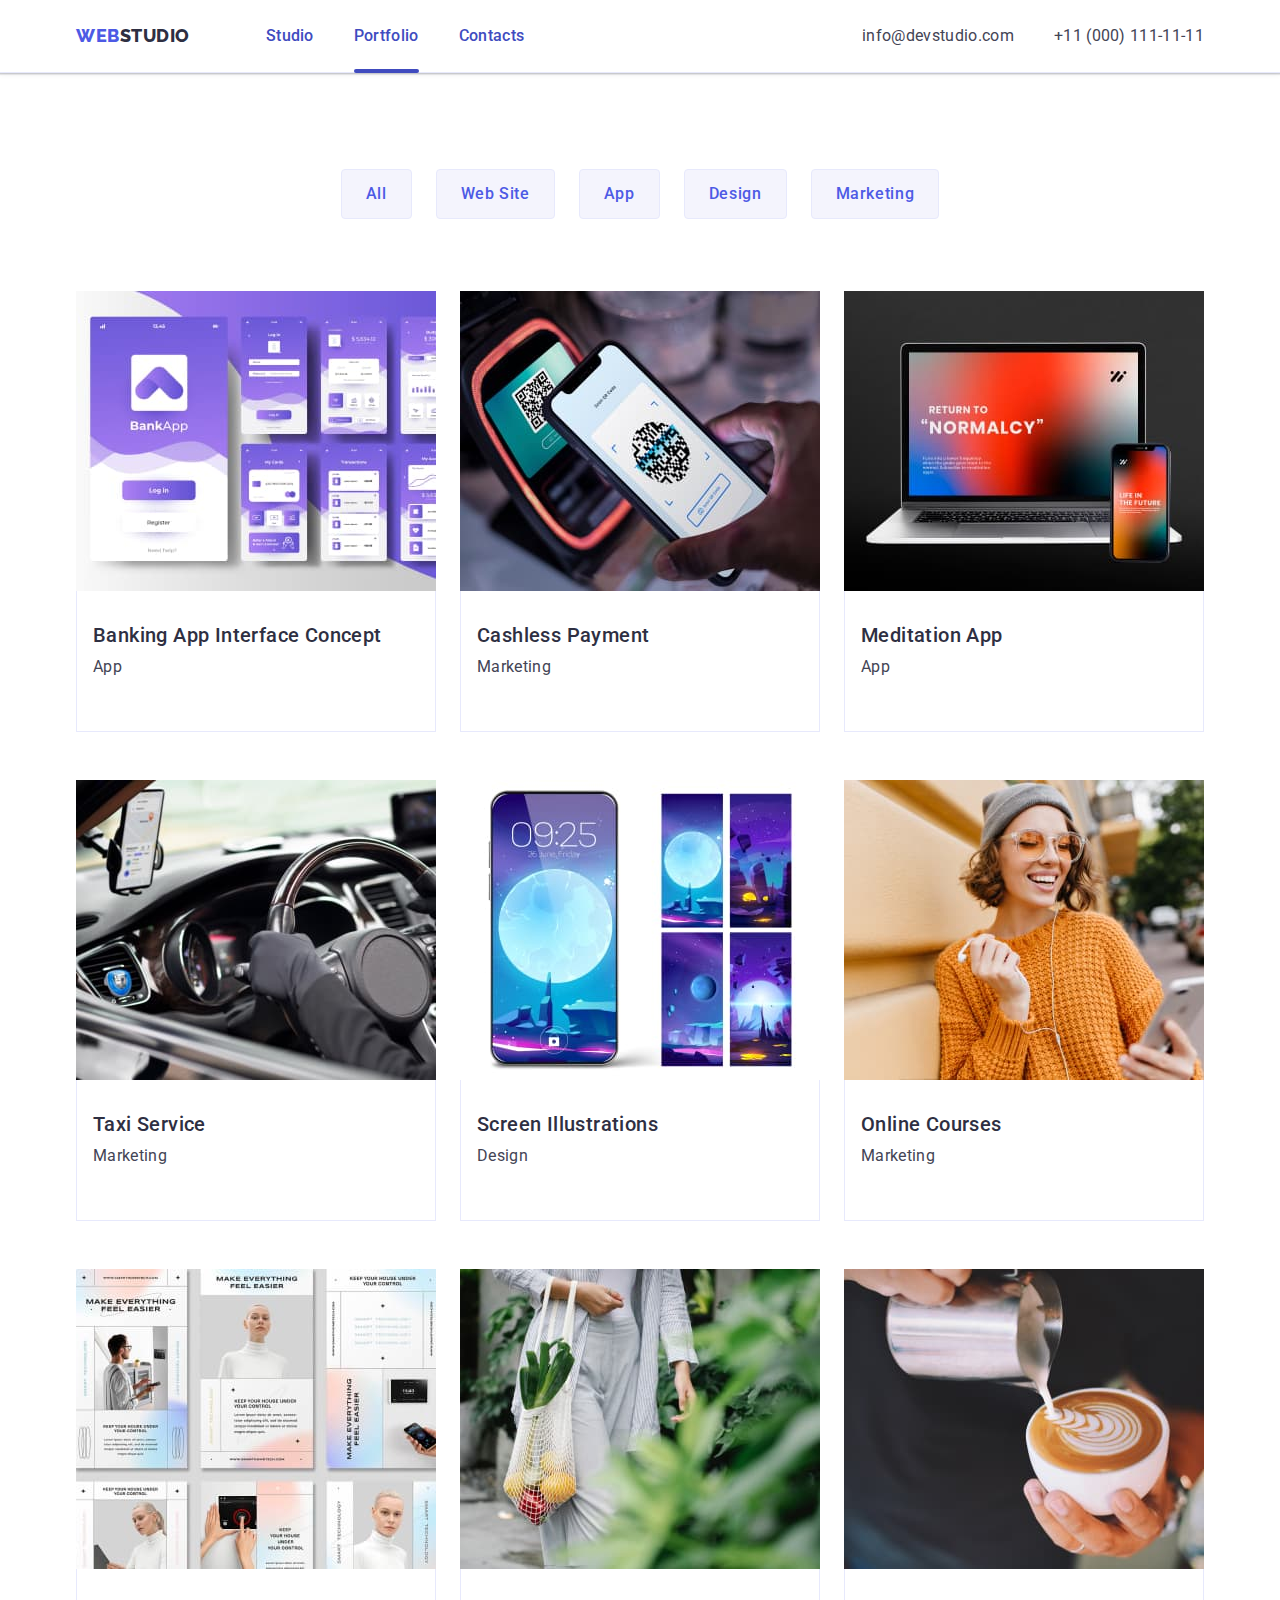
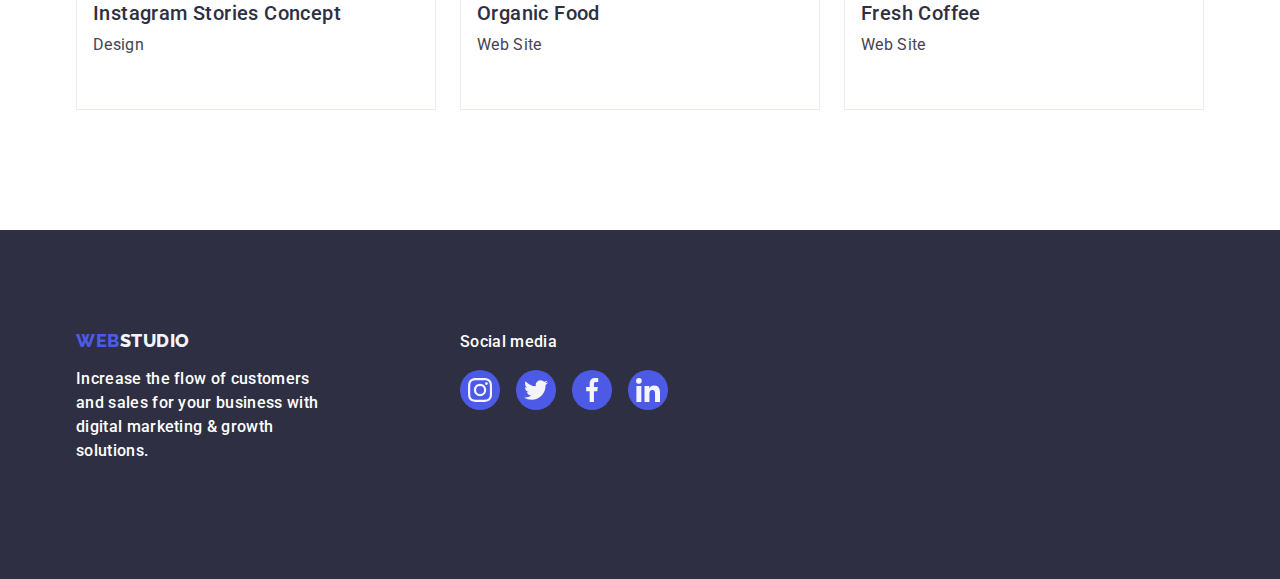
==== portfolio.html @ 2c073869 "Initial commit" ====
<!DOCTYPE html>
<html lang="en">
  <head>
    <meta charset="UTF-8" />
    <meta http-equiv="X-UA-Compatible" content="IE=edge" />
    <meta name="viewport" content="width=device-width, initial-scale=1.0" />
    <title>Document</title>
    <link rel="preconnect" href="https://fonts.googleapis.com" />
    <link rel="preconnect" href="https://fonts.gstatic.com" crossorigin />
    <link
      href="https://fonts.googleapis.com/css2?family=Raleway:wght@800&family=Roboto:wght@400;500;700;900&display=swap"
      rel="stylesheet"
    />
    <link
      rel="stylesheet"
      href="https://cdn.jsdelivr.net/npm/modern-normalize@2.0.0/modern-normalize.min.css"
    />
    <link rel="stylesheet" href="./css/styles.css" />
  </head>

  <body>
    <!-- HEADER -->
    <header class="page-header">
      <div class="container page-header-container">
        <nav class="navigation">
          <a class="logo link" href="./index.html"
            >Web<span class="accent-logo">Studio</span></a
          >
          <ul class="menu list">
            <li class="menu-item">
              <a class="menu-link link" href="./index.html">Studio</a>
            </li>
            <li class="menu-item">
              <a class="menu-link current link" href="./portfolio.html"
                >Portfolio</a
              >
            </li>
            <li class="menu-item">
              <a class="menu-link link" href="">Contacts</a>
            </li>
          </ul>
        </nav>
        <address class="address">
          <ul class="menu-contacts list">
            <li class="menu-item-contact">
              <a class="menu-link-contact link" href="mailto:info@devstudio.com"
                >info@devstudio.com</a
              >
            </li>
            <li class="menu-item-contact">
              <a class="menu-link-contact link" href="tel:+110001111111"
                >+11 (000) 111-11-11</a
              >
            </li>
          </ul>
        </address>
      </div>
    </header>
    <!-- MAIN -->
    <main>
      <section class="section-filters section">
        <div class="container">
          <h1 class="visually-hidden">Main Filter</h1>
          <ul class="button-list list">
            <li class="item-filter">
              <button class="button-filter" type="button">All</button>
            </li>
            <li class="item-filter">
              <button class="button-filter" type="button">Web Site</button>
            </li>
            <li class="item-filter">
              <button class="button-filter" type="button">App</button>
            </li>
            <li class="item-filter">
              <button class="button-filter" type="button">Design</button>
            </li>
            <li class="item-filter">
              <button class="button-filter" type="button">Marketing</button>
            </li>
          </ul>
          <ul class="list gallary-list">
            <li class="gallery-project-item">
              <a class="gallery-project-link link" href="">
                <div class="gallary-project-wrapper">
                  <img
                    class="list-img"
                    src="./images/portfolio_img/banking_app_interface_concept.jpg"
                    alt="banking_app_interface_concept"
                    width="360"
                  />
                  <p class="overlay">
                    14 Stylish and User-Friendly App Design Concepts · Task
                    Manager App · Calorie Tracker App · Exotic Fruit Ecommerce
                    App · Cloud Storage App
                  </p>
                </div>
                <div class="gallary-card-content-wrraper">
                  <h2 class="progecrt-name list-title">
                    Banking App Interface Concept
                  </h2>
                  <p class="description-text">App</p>
                </div>
              </a>
            </li>
            <li class="gallery-project-item">
              <a class="gallery-project-link link" href="">
                <div class="gallary-project-wrapper">
                  <img
                    class="list-img"
                    src="./images/portfolio_img/cashless_payment.jpg"
                    alt="cashless_payment"
                    width="360"
                  />
                  <p class="overlay">
                    14 Stylish and User-Friendly App Design Concepts · Task
                    Manager App · Calorie Tracker App · Exotic Fruit Ecommerce
                    App · Cloud Storage App
                  </p>
                </div>

                <div class="gallary-card-content-wrraper">
                  <h2 class="progecrt-name list-title">Cashless Payment</h2>
                  <p class="description-text">Marketing</p>
                </div>
              </a>
            </li>
            <li class="gallery-project-item">
              <a class="gallery-project-link link" href="">
                <div class="gallary-project-wrapper">
                  <img
                    class="list-img"
                    src="./images/portfolio_img/meditation_app.jpg"
                    alt="meditation_app"
                    width="360"
                  />
                  <p class="overlay">
                    14 Stylish and User-Friendly App Design Concepts · Task
                    Manager App · Calorie Tracker App · Exotic Fruit Ecommerce
                    App · Cloud Storage App
                  </p>
                </div>

                <div class="gallary-card-content-wrraper">
                  <h2 class="progecrt-name list-title">Meditation App</h2>
                  <p class="description-text">App</p>
                </div>
              </a>
            </li>

            <li class="gallery-project-item">
              <a class="gallery-project-link link" href="">
                <div class="gallary-project-wrapper">
                  <img
                    class="list-img"
                    src="./images/portfolio_img/taxi_service.jpg"
                    alt="taxi_service"
                    width="360"
                  />
                  <p class="overlay">
                    14 Stylish and User-Friendly App Design Concepts · Task
                    Manager App · Calorie Tracker App · Exotic Fruit Ecommerce
                    App · Cloud Storage App
                  </p>
                </div>

                <div class="gallary-card-content-wrraper">
                  <h2 class="progecrt-name list-title">Taxi Service</h2>
                  <p class="description-text">Marketing</p>
                </div>
              </a>
            </li>
            <li class="gallery-project-item">
              <a class="gallery-project-link link" href=""
                ><div class="gallary-project-wrapper">
                  <img
                    class="list-img"
                    src="./images/portfolio_img/screen_illustrations.jpg"
                    alt="screen_illustrations"
                    width="360"
                  />
                  <p class="overlay">
                    14 Stylish and User-Friendly App Design Concepts · Task
                    Manager App · Calorie Tracker App · Exotic Fruit Ecommerce
                    App · Cloud Storage App
                  </p>
                </div>

                <div class="gallary-card-content-wrraper">
                  <h2 class="progecrt-name list-title">Screen Illustrations</h2>
                  <p class="description-text">Design</p>
                </div>
              </a>
            </li>
            <li class="gallery-project-item">
              <a class="gallery-project-link link" href=""
                ><div class="gallary-project-wrapper">
                  <img
                    class="list-img"
                    src="./images/portfolio_img/online_courses.jpg"
                    alt="online_courses"
                    width="360"
                  />
                  <p class="overlay">
                    14 Stylish and User-Friendly App Design Concepts · Task
                    Manager App · Calorie Tracker App · Exotic Fruit Ecommerce
                    App · Cloud Storage App
                  </p>
                </div>

                <div class="gallary-card-content-wrraper">
                  <h2 class="progecrt-name list-title">Online Courses</h2>
                  <p class="description-text">Marketing</p>
                </div>
              </a>
            </li>
            <li class="gallery-project-item">
              <a class="gallery-project-link link" href="">
                <div class="gallary-project-wrapper">
                  <img
                    class="list-img"
                    src="./images/portfolio_img/instagram_stories_concept.jpg"
                    alt="instagram_stories_concept"
                    width="360"
                  />
                  <p class="overlay">
                    14 Stylish and User-Friendly App Design Concepts · Task
                    Manager App · Calorie Tracker App · Exotic Fruit Ecommerce
                    App · Cloud Storage App
                  </p>
                </div>

                <div class="gallary-card-content-wrraper">
                  <h2 class="progecrt-name list-title">
                    Instagram Stories Concept
                  </h2>
                  <p class="description-text">Design</p>
                </div>
              </a>
            </li>
            <li class="gallery-project-item">
              <a class="gallery-project-link link" href="">
                <div class="gallary-project-wrapper">
                  <img
                    class="list-img"
                    src="./images/portfolio_img/organic_food.jpg"
                    alt="organic_food"
                    width="360"
                  />
                  <p class="overlay">
                    14 Stylish and User-Friendly App Design Concepts · Task
                    Manager App · Calorie Tracker App · Exotic Fruit Ecommerce
                    App · Cloud Storage App
                  </p>
                </div>

                <div class="gallary-card-content-wrraper">
                  <h2 class="progecrt-name list-title">Organic Food</h2>
                  <p class="description-text">Web Site</p>
                </div>
              </a>
            </li>
            <li class="gallery-project-item">
              <a class="gallery-project-link link" href="">
                <div class="gallary-project-wrapper">
                  <img
                    class="list-img"
                    src="./images/portfolio_img/fresh_coffee.jpg"
                    alt="fresh_coffee"
                    width="360"
                  />
                  <p class="overlay">
                    14 Stylish and User-Friendly App Design Concepts · Task
                    Manager App · Calorie Tracker App · Exotic Fruit Ecommerce
                    App · Cloud Storage App
                  </p>
                </div>

                <div class="gallary-card-content-wrraper">
                  <h2 class="progecrt-name list-title">Fresh Coffee</h2>
                  <p class="description-text">Web Site</p>
                </div>
              </a>
            </li>
          </ul>
        </div>
      </section>
    </main>
    <!-- FOOTER -->
    <footer class="footer">
      <div class="container footer-div">
        <div class="footer-logo-div">
          <a class="logo link footer-link" href="./index.html"
            >Web<span class="accent-logo footer-logo">Studio</span></a
          >
          <p class="footer-text">
            Increase the flow of customers and sales for your business with
            digital marketing & growth solutions.
          </p>
        </div>
        <div class="social-media-div">
          <p class="footer-text">Social media</p>
          <ul class="footer-social-list list">
            <li class="social-item">
              <a href="" class="social-link social-link-footer">
                <svg class="social-icon" width="24" height="24">
                  <use href="./images/icons.svg#icon-instagram"></use>
                </svg>
              </a>
            </li>
            <li class="social-item">
              <a href="" class="social-link social-link-footer">
                <svg class="social-icon" width="24" height="24">
                  <use href="./images/icons.svg#icon-twitter"></use>
                </svg>
              </a>
            </li>
            <li class="social-item">
              <a href="" class="social-link social-link-footer">
                <svg class="social-icon" width="24" height="24">
                  <use href="./images/icons.svg#icon-facebook"></use>
                </svg>
              </a>
            </li>
            <li class="social-item">
              <a href="" class="social-link social-link-footer">
                <svg class="social-icon" width="24" height="24">
                  <use href="./images/icons.svg#icon-linkedin"></use>
                </svg>
              </a>
            </li>
          </ul>
        </div>
      </div>
    </footer>
  </body>
</html>
---- css/styles.css ----
:root {
  --page-background-color: #ffffff;
  --primery-font: "Roboto", sans-serif;
  --secondary-font: "Raleway", sans-serif;
  --accent-color: #404bbf;
  --primery-text-color: #434455;
  --secondary-text-color: #2e2f42;
  --primary-font-size: 16px;
  --primary-line-height: 1.5;
  --primary-letter-spacing: 0.02em;
  --cornflower: #e7e9fc;
  --grey: rgba(46, 47, 66, 0.7);
  --white-color--: #f4f4fd;
  --color-link--: #4d5ae5;
  --secondary-link-color: #8e8f99;
}

h1,
h2,
h3,
h4,
p {
  margin-top: 0;
  margin-bottom: 0;
}

ul {
  margin-top: 0;
  margin-bottom: 0;
  padding-left: 0;
}

img {
  display: block;
}

.main-btn {
  cursor: pointer;
}

.list {
  list-style: none;
}

.link {
  text-decoration: none;
  cursor: pointer;
}

body {
  font-family: var(--primery-font);
  color: var(--primery-text-color);
  background-color: var(--page-background-color);
  font-size: var(--primary-font-size);
  line-height: var(--primary-line-height);
  letter-spacing: var(--primary-letter-spacing);
}

.container {
  width: 1158px;
  margin-left: auto;
  margin-right: auto;
  padding-right: 15px;
  padding-left: 15px;
}

/* ==================COMPONENTS================= */
.section {
  padding-top: 120px;
  padding-bottom: 120px;
}

.logo {
  font-family: var(--secondary-font);
  font-weight: 800;
  font-size: 18px;
  line-height: 1.17;
  color: var(--color-link--);
  letter-spacing: 0.03em;
  text-transform: uppercase;
  margin-right: 76px;
}

/* .before-link {
  display: block;
  content: "";
  width: 48px;
  height: 4px;
  flex-shrink: 0;
  border-radius: 2px;
  background-color: var(--accent-color);
  position: absolute;
  bottom: -20px;
  
} */

.accent-logo {
  font-family: var(--secondary-font);
  font-style: normal;
  font-weight: 800;
  font-size: 18px;
  line-height: 1.17;
  color: var(--secondary-text-color);
  letter-spacing: 0.03em;
  text-transform: uppercase;
}

.footer-logo {
  color: var(--white-color--);
}

.list-title {
  font-style: normal;
  font-weight: 500;
  font-size: 20px;
  line-height: 1.2;
  letter-spacing: var(--primary-letter-spacing);
  color: var(--secondary-text-color);
  margin-bottom: 8px;
}

.description-text {
  color: var(--primery-text-color);
  margin-bottom: 20px;
}

.footer-text {
  font-weight: 500;
  color: var(--page-background-color);
  display: flex;
  width: 264px;
  flex-direction: column;
  flex-shrink: 0;
  margin-bottom: 16px;
}

.list-img {
  max-width: 100%;
}

.visually-hidden {
  position: absolute;
  width: 1px;
  height: 1px;
  margin: -1px;
  border: 0;
  padding: 0;
  white-space: nowrap;
  clip-path: inset(100%);
  clip: rect(0 0 0 0);
  overflow: hidden;
}

.social-item {
  width: 40px;
  height: 40px;
}

.social-list {
  display: flex;
  justify-content: center;
  align-items: center;
  gap: 24px;
}

.social-link {
  fill: var(--white-color--);
  width: 100%;
  height: 100%;
  background-color: var(--color-link--);
  border-color: var(--color-link--);
  border-radius: 50%;
  display: flex;
  align-items: center;
  justify-content: center;
  transition: background-color 250ms cubic-bezier(0.4, 0, 0.2, 1);
}

.social-link:hover,
.social-link:focus {
  background-color: var(--accent-color);
}

.social-link-footer:hover,
.social-link-footer:focus {
  background-color: #31d0aa;
}

.footer-social-list {
  display: flex;
  gap: 16px;
}

.footer-div {
  align-items: baseline;
}

.footer-logo-div {
  margin-right: 120px;
}

/* ==================/COMPONENTS================ */
/* HEADER */
.menu-link {
  display: block;
  font-weight: 500;

  color: var(--accent-color);
  padding-top: 24px;
  padding-bottom: 24px;
  position: relative;
  transition: color 250ms cubic-bezier(0.4, 0, 0.2, 1);
}

.menu-link:hover,
.menu-link:focus {
  color: var(--accent-color);
}

.menu-link.current::after {
  content: "";
  position: absolute;
  left: 0;
  bottom: -1px;
  width: 100%;
  height: 4px;
  background-color: var(--accent-color);
  border-radius: 2px;
}

.address {
  font-style: normal;
}

.menu-link-contact {
  font-style: normal;
  font-weight: 400;
  color: #434455;
  transition: color 250ms cubic-bezier(0.4, 0, 0.2, 1);
}

.menu-link-contact:hover,
.menu-link-contact:focus {
  color: var(--accent-color);
}

.title-secondary {
  color: var(--secondary-text-color);
  font-style: normal;
  font-weight: 700;
  font-size: 36px;
  line-height: 1.11;
  text-align: center;
  text-transform: capitalize;
  letter-spacing: var(--primary-letter-spacing);
}

/* ==============HEADER================ */
.page-header {
  border-bottom: 1px solid var(--cornflower);
  box-shadow: 0px 2px 1px rgba(46, 47, 66, 0.08),
    0px 1px 1px rgba(46, 47, 66, 0.16), 0px 1px 6px rgba(46, 47, 66, 0.08);
}

.page-header-container {
  display: flex;
  align-items: center;
  justify-content: space-between;
}

.navigation {
  display: flex;
  align-items: center;
}

.menu {
  display: flex;
  align-items: center;
}

.address {
  display: flex;
  align-items: center;
}

.menu-contacts {
  display: flex;
  align-items: center;
  gap: 40px;
}
.menu-item {
}

.menu-item:not(:last-child) {
  margin-right: 40px;
}

/* .mail-contact {
  margin-left: auto;
  margin-right: 40px;
} */

/* ==============HERO================== */
.hero {
  max-width: 1440px;
  margin: 0 auto;
  background-color: var(--secondary-text-color);
  padding-top: 188px;
  padding-bottom: 188px;
  background-image: linear-gradient(var(--grey), var(--grey)),
    url(../images/background_img/backround_hero.jpg);
  background-repeat: no-repeat;
  background-position: center;
  background-size: cover;
}

.hero-title {
  font-style: normal;
  font-weight: 700;
  font-size: 56px;
  line-height: 1.07;
  text-align: center;
  letter-spacing: var(--primary-letter-spacing);
  color: #ffffff;
  display: flex;
  max-width: 496px;
  flex-direction: column;
  flex-shrink: 0;
  margin-left: auto;
  margin-right: auto;
}

.main-btn {
  font-family: "Roboto", sans-serif;
  font-style: normal;
  font-weight: 500;
  font-size: 16px;
  line-height: 1.5;
  letter-spacing: 0.04em;
  background: var(--color-link--);
  color: #ffffff;
  margin-left: auto;
  margin-right: auto;
  margin-top: 48px;
  display: block;
  padding-left: 32px;
  padding-right: 32px;
  padding-top: 16px;
  padding-bottom: 16px;
  min-width: 169px;
  height: 56px;
  align-items: flex-start;
  gap: 10px;
  border: none;
  border-radius: 4px;
  box-shadow: 0px 4px 4px 0px rgba(0, 0, 0, 0.15);
  transition: background-color 250ms cubic-bezier(0.4, 0, 0.2, 1);
}

.main-btn:hover,
.main-btn:focus {
  background: var(--accent-color);
}

/* ===============SOLUTIONS============== */
.section-solutions {
  display: flex;
}

.solutions-container {
  display: block;
  justify-content: center;
}

.div-icons {
  display: flex;
  align-items: center;
  justify-content: center;
  height: 112px;
  background-color: var(--white-color--);
  border-radius: 4px;
  margin-bottom: 8px;
}

.soulitions-list {
  display: flex;
}
.soulitions-list-item {
  flex-basis: calc((100% - 3 * 24px) / 4);
}

.soulitions-list-item:not(:last-child) {
  margin-right: 24px;
}

/* ==============WHAT WE DOING============= */
.section-our-works {
  padding-top: 0;
}

.title-works {
  margin-bottom: 72px;
}

.list-works {
  display: flex;
  gap: 24px;
}

/* ==============EMPLOYEES================ */
.team {
  color: var(--secondary-text-color);
  background-color: var(--white-color--);
  text-align: center;
  text-transform: capitalize;
}

.team-item {
  background-color: #ffffff;
  border-radius: 0px 0px 4px 4px;
  box-shadow: 0px 1px 6px rgba(46, 47, 66, 0.08),
    0px 1px 1px rgba(46, 47, 66, 0.16), 0px 2px 1px rgba(46, 47, 66, 0.08);
}

.title-employees {
  margin-bottom: 72px;
}

.list-emploees {
  display: flex;
  gap: 24px;
}

.employees-card-content-wrapper {
  padding: 32px 16px;
  border-radius: 0px 0px 4px 4px;
  box-shadow: 0px 2px 1px 0px rgba(46, 47, 66, 0.08),
    0px 1px 1px 0px rgba(46, 47, 66, 0.16),
    0px 1px 6px 0px rgba(46, 47, 66, 0.08);
}

/* ===============CUSTOMERS============= */
.customers-title {
  margin-bottom: 72px;
}

.list-customers {
  display: flex;
  gap: 24px;
  justify-content: center;
  justify-content: center;
}

.item-customers {
  width: calc((100% - 120px) / 6);
  height: 88px;
}

.customers-link {
  width: 100%;
  height: 100%;
  border: 1px solid var(--secondary-link-color);
  border-radius: 4px;
  display: flex;
  align-items: center;
  justify-content: center;
  color: var(--secondary-link-color);
  transition: border-color 250ms cubic-bezier(0.4, 0, 0.2, 1),
    color 250ms cubic-bezier(0.4, 0, 0.2, 1);
}

.customers-link:hover,
.customers-link:focus {
  border-color: var(--accent-color);
  color: var(--accent-color);
}

.customers-icon {
  fill: currentColor;
}

/*================ FOOTER=============== */
.footer {
  background-color: var(--secondary-text-color);
  padding-top: 100px;
  padding-bottom: 100px;
}

/* ++++++++++++P--0--R--T--F--L--I--O++++++++++++++++++++++ */

/* ========================HEADER==================== */

/* ========================MAIN==================== */

.section-filters {
  padding-top: 96px;
}

.button-list {
  display: flex;
  justify-content: center;
  align-items: center;
  gap: 24px;
  margin-bottom: 72px;
  margin-right: auto;
  margin-left: auto;
}
.item-filter {
}

.button-filter {
  font-family: "Roboto", sans-serif;
  font-style: normal;
  font-weight: 500;
  font-size: var(--primary-font-size);
  line-height: var(--primary-line-height);
  letter-spacing: 0.04em;
  color: var(--color-link--);
  background-color: var(--white-color--);
  cursor: pointer;
  border-radius: 4px;
  border: 1px solid var(--cornflower, #e7e9fc);
  padding: 12px 24px;
  min-width: auto;
  transition: color 250ms cubic-bezier(0.4, 0, 0.2, 1),
    background-color 250ms cubic-bezier(0.4, 0, 0.2, 1),
    border-color 250ms cubic-bezier(0.4, 0, 0.2, 1),
    box-shadow 250ms cubic-bezier(0.4, 0, 0.2, 1);
}

.gallary-list {
  display: flex;
  flex-wrap: wrap;
  gap: 24px;
  row-gap: 48px;
}

.gallery-project-link {
  display: block;
  transition: box-shadow 250ms cubic-bezier(0.4, 0, 0.2, 1);
}

.gallery-project-link:hover,
.gallery-project-link:focus {
  box-shadow: 0px 1px 6px rgba(46, 47, 66, 0.08),
    0px 1px 1px rgba(46, 47, 66, 0.16), 0px 2px 1px rgba(46, 47, 66, 0.08);
}
.gallary-project-wrapper {
  position: relative;
  overflow: hidden;
}

.overlay {
  position: absolute;
  top: 0;
  left: 0;
  line-height: 1.5;
  letter-spacing: 0.02em;
  color: #f4f4fd;
  background: var(--iris, #4d5ae5);
  padding: 40px 32px;
  width: 100%;
  height: 100%;
  transform: translateY(100%);
  transition: transform 250ms cubic-bezier(0.4, 0, 0.2, 1);
}

.gallery-project-link:hover .overlay,
.gallery-project-link:focus .overlay {
  transform: translateY(0);
}
.gallary-card-content-wrraper {
  padding: 32px 16px;
  border: 1px solid var(--cornflower, #e7e9fc);
  border-top: none;
}

.button-filter:hover,
.button-filter:focus {
  color: #ffffff;
  background: var(--accent-color);
  border: 1px solid transparent;
  box-shadow: 0px 3px 1px rgba(0, 0, 0, 0.1), 0px 2px 1px rgba(0, 0, 0, 0.08),
    0px 2px 2px rgba(0, 0, 0, 0.12);
}

.progecrt-name {
  font-style: normal;
  font-weight: 500;
  font-size: 20px;
  line-height: 1.2;

  color: #2e2f42;
}

/* ==================FOOTER================= */
.footer-link {
  display: inline-block;
  margin-bottom: 16px;
}

.footer-div {
  display: flex;
}

/* ===================MODAL WINDOW=================== */
.backdrop {
  position: fixed;
  top: 0;
  left: 0;
  width: 100%;
  height: 100%;
  z-index: 100;
  background-color: rgba(46, 47, 66, 0.4);

  opacity: 1;
  visibility: visible;
  pointer-events: initial;

  transition: opacity 250ms cubic-bezier(0.4, 0, 0.2, 1),
    visibility 250ms cubic-bezier(0.4, 0, 0.2, 1);
}
.backdrop.is-hidden {
  opacity: 0;
  visibility: hidden;
  pointer-events: none;
}
.modal {
  width: 408px;
  min-height: 584px;
  border-radius: 4px;
  background: var(--dairy, #fcfcfc);
  box-shadow: 0px 2px 1px 0px rgba(0, 0, 0, 0.2),
    0px 1px 3px 0px rgba(0, 0, 0, 0.12), 0px 1px 1px 0px rgba(0, 0, 0, 0.14);
  position: absolute;
  left: 50%;
  top: 50%;
  transform: translateX(-50%) translateY(-50%);
  transition: transform 250ms cubic-bezier(0.4, 0, 0.2, 1);
}
.modal-close-button {
  position: absolute;
  top: 24px;
  right: 24px;
  display: flex;
  padding: 0;
  justify-content: center;
  align-items: center;
  width: 24px;
  height: 24px;
  border-radius: 50%;
  border: 1px solid rgba(0, 0, 0, 0.1);
  background: var(--cornflower, #e7e9fc);
  cursor: pointer;
  transition: background-color 250ms cubic-bezier(0.4, 0, 0.2, 1),
    border 250ms cubic-bezier(0.4, 0, 0.2, 1);
}

.modal-close-button:hover,
.modal-close-button:focus {
  background-color: var(--accent-color);
  border: none;
  fill: var(--page-background-color);
}
.modal-close-icon {
  transition: fill 250ms cubic-bezier(0.4, 0, 0.2, 1);
}
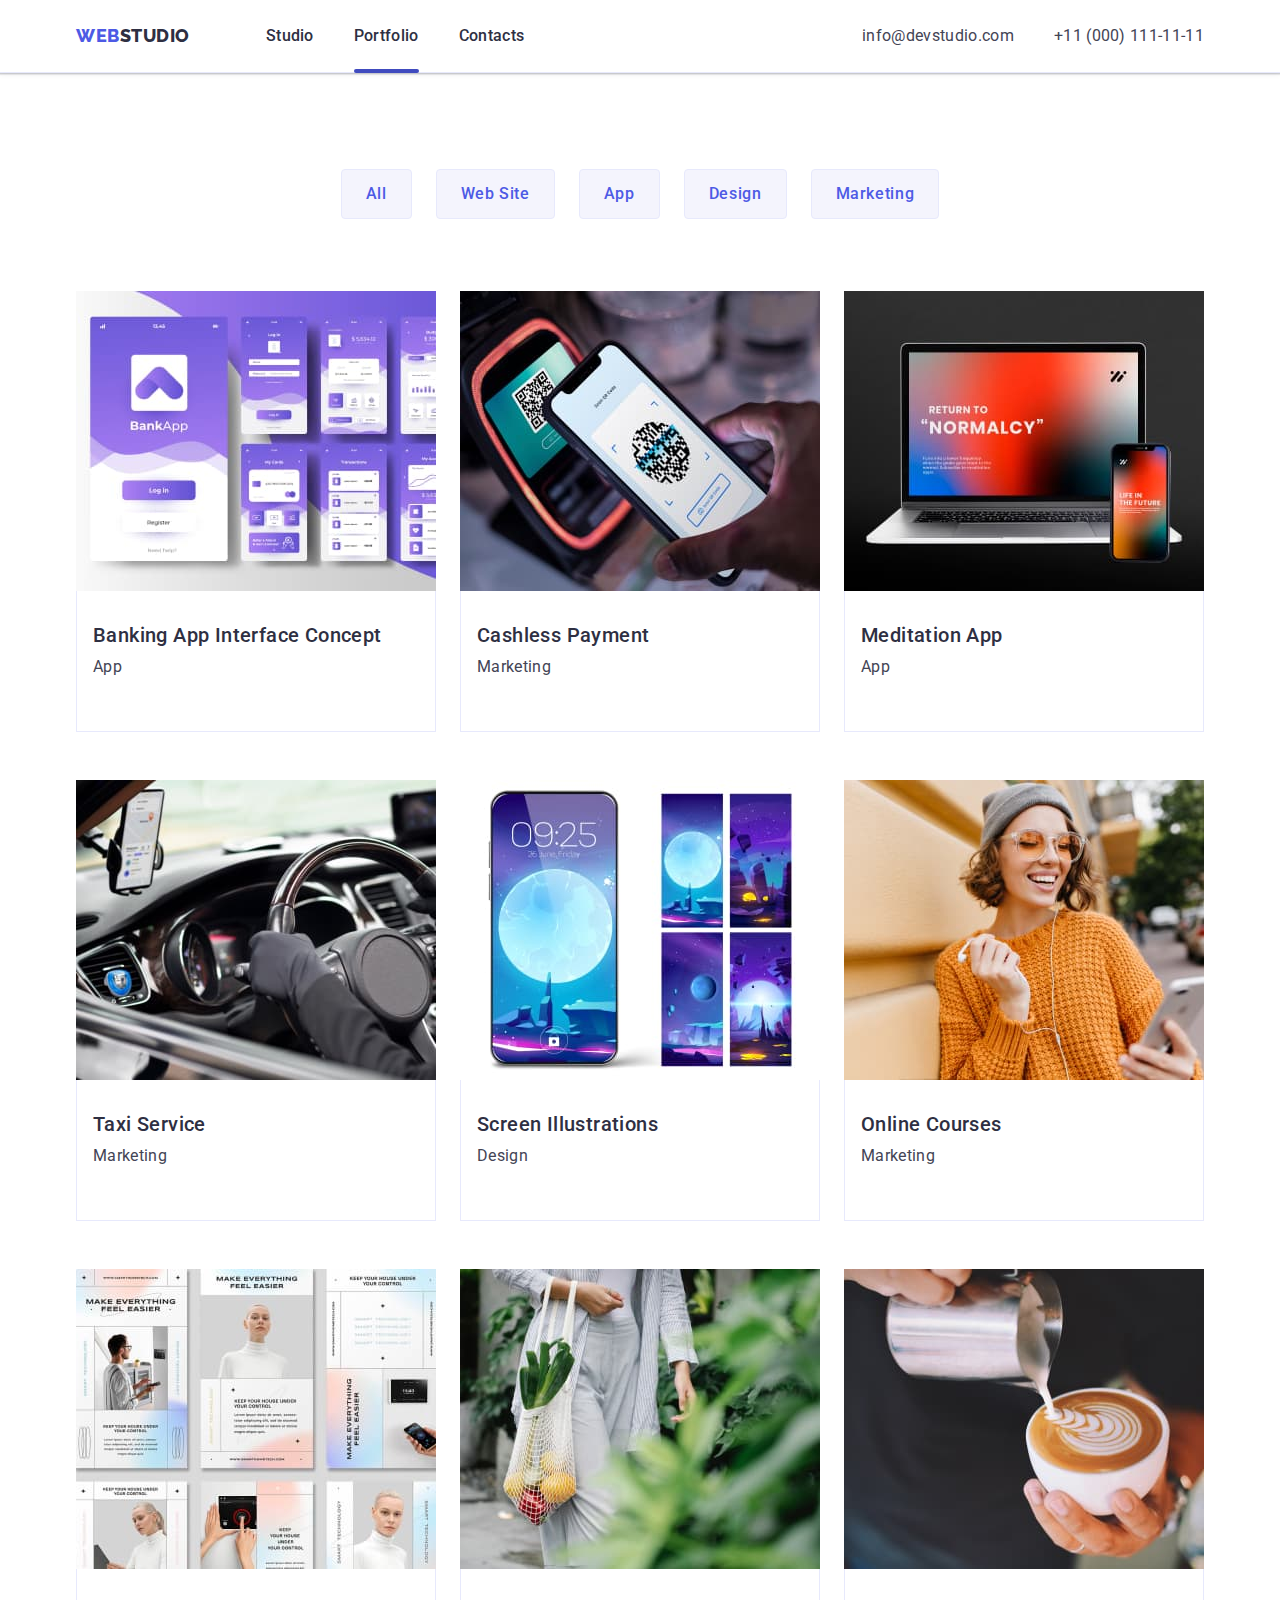
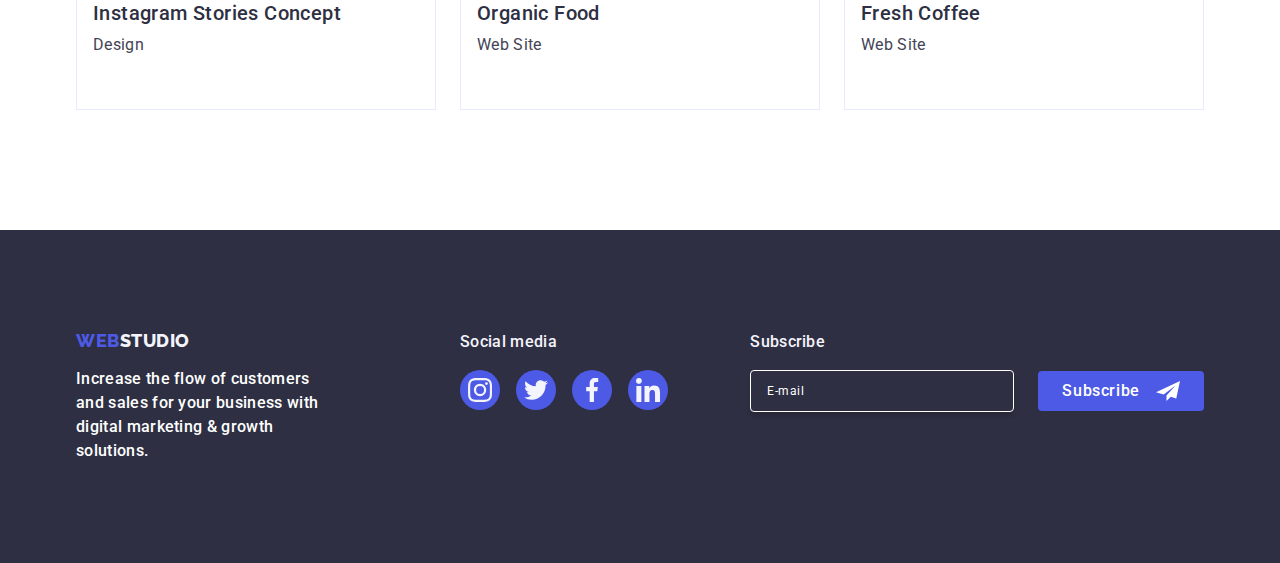
==== commit 1a6c3f3a: "footer+modal button" ====
--- a/portfolio.html
+++ b/portfolio.html
@@ -288,7 +288,7 @@
     <!-- FOOTER -->
     <footer class="footer">
       <div class="container footer-div">
-        <div class="footer-logo-div">
+        <div class="footer-left">
           <a class="logo link footer-link" href="./index.html"
             >Web<span class="accent-logo footer-logo">Studio</span></a
           >
@@ -298,7 +298,7 @@
           </p>
         </div>
         <div class="social-media-div">
-          <p class="footer-text">Social media</p>
+          <p class="footer-caption">Social media</p>
           <ul class="footer-social-list list">
             <li class="social-item">
               <a href="" class="social-link social-link-footer">
@@ -330,6 +330,24 @@
             </li>
           </ul>
         </div>
+        <div class="footer-right">
+          <p class="footer-caption">Subscribe</p>
+          <form class="footer-form">
+            <label class="footer-form-label">
+              <input
+                class="footer-form-input"
+                type="email"
+                placeholder="E-mail"
+              />
+            </label>
+            <button class="footer-form-button" type="submit">
+              Subscribe
+              <svg class="footer-form-icon" width="24" height="24">
+                <use href="./images/icons.svg#icon-send"></use>
+              </svg>
+            </button>
+          </form>
+        </div>
       </div>
     </footer>
   </body>
--- a/css/styles.css
+++ b/css/styles.css
@@ -105,10 +105,6 @@
   text-transform: uppercase;
 }
 
-.footer-logo {
-  color: var(--white-color--);
-}
-
 .list-title {
   font-style: normal;
   font-weight: 500;
@@ -122,16 +118,6 @@
 .description-text {
   color: var(--primery-text-color);
   margin-bottom: 20px;
-}
-
-.footer-text {
-  font-weight: 500;
-  color: var(--page-background-color);
-  display: flex;
-  width: 264px;
-  flex-direction: column;
-  flex-shrink: 0;
-  margin-bottom: 16px;
 }
 
 .list-img {
@@ -186,26 +172,13 @@
   background-color: #31d0aa;
 }
 
-.footer-social-list {
-  display: flex;
-  gap: 16px;
-}
-
-.footer-div {
-  align-items: baseline;
-}
-
-.footer-logo-div {
-  margin-right: 120px;
-}
-
 /* ==================/COMPONENTS================ */
 /* HEADER */
 .menu-link {
   display: block;
   font-weight: 500;
 
-  color: var(--accent-color);
+  color: var(--secondary-text-color);
   padding-top: 24px;
   padding-bottom: 24px;
   position: relative;
@@ -480,11 +453,6 @@
 }
 
 /*================ FOOTER=============== */
-.footer {
-  background-color: var(--secondary-text-color);
-  padding-top: 100px;
-  padding-bottom: 100px;
-}
 
 /* ++++++++++++P--0--R--T--F--L--I--O++++++++++++++++++++++ */
 
@@ -594,13 +562,92 @@
 }
 
 /* ==================FOOTER================= */
+.footer {
+  background-color: var(--secondary-text-color);
+  padding-top: 100px;
+  padding-bottom: 100px;
+}
+.footer-div {
+  display: flex;
+}
+.footer-left {
+  margin-right: 120px;
+  width: 264px;
+}
 .footer-link {
   display: inline-block;
   margin-bottom: 16px;
 }
+.footer-logo {
+  color: var(--white-color--);
+}
+.footer-text {
+  font-weight: 500;
+  color: var(--page-background-color);
+}
+.footer-caption {
+  margin-bottom: 16px;
+  font-weight: 500;
+  line-height: 1.5;
+  letter-spacing: 0.02em;
+  color: var(--white-color--);
+}
+.footer-social-list {
+  display: flex;
+  gap: 16px;
+}
 
 .footer-div {
-  display: flex;
+  align-items: baseline;
+}
+
+.footer-right {
+  margin-left: auto;
+}
+
+.footer-form {
+  display: flex;
+  align-items: center;
+  gap: 24px;
+}
+.footer-form-label {
+  width: 264px;
+}
+.footer-form-input {
+  width: 100%;
+  border-radius: 4px;
+  outline: transparent;
+  border: 1px solid var(--page-background-color);
+  box-shadow: 0px 4px 4px 0px rgba(0, 0, 0, 0.15);
+  padding: 8px 16px;
+  background-color: transparent;
+  color: var(--page-background-color);
+  font-size: 12px;
+  line-height: 2;
+  letter-spacing: 0.04em;
+}
+.footer-form-input::placeholder {
+  color: currentColor;
+}
+.footer-form-button {
+  display: inline-flex;
+  align-items: center;
+  gap: 16px;
+  padding: 8px 24px;
+  background-color: var(--color-link--);
+  border: none;
+  border-radius: 4px;
+
+  font-weight: 500;
+  line-height: 1.5;
+  letter-spacing: 0.04em;
+  color: var(--page-background-color);
+
+  transition: background-color 250ms cubic-bezier(0.4, 0, 0.2, 1);
+}
+.footer-form-button:hover,
+.footer-form-button:focus {
+  background-color: var(--accent-color);
 }
 
 /* ===================MODAL WINDOW=================== */
@@ -665,3 +712,60 @@
 .modal-close-icon {
   transition: fill 250ms cubic-bezier(0.4, 0, 0.2, 1);
 }
+/* Modal form styles */
+.modal-caption {
+  color: var(--secondary-text-color);
+  font-weight: 500;
+  line-height: var(--primary-line-height);
+  letter-spacing: 0.32px;
+}
+.modal-form {
+  display: block;
+}
+.modal-form-label {
+  color: var(--secondary-link-color);
+  font-size: 12px;
+  line-height: 1.17;
+  letter-spacing: 0.48px;
+}
+.modal-form-field {
+}
+.modal-form-input {
+  border-radius: 4px;
+  border: 1px solid var(--secondary-text-color);
+}
+.modal-form-input:hover,
+.modal-form-input:focus {
+  border-radius: 4px;
+  border: 1px solid var(--color-link--);
+}
+.modal-form-icon {
+  color: var(--secondary-text-color);
+}
+.modal-form-icon:hover,
+.modal-form-icon:focus {
+  color: var(--color-link--);
+}
+
+.modal-form-comment {
+  resize: none;
+  display: block;
+  max-width: 360px;
+  height: 120px;
+}
+.modal-form-agreement {
+  border-radius: 4px;
+  border: 1px solid var(--secondary-text-color);
+}
+.agreement-checkbox {
+}
+.modal-form-checkbox {
+}
+.modal-form-checkbox-icon {
+}
+.modal-form-agreement-desc {
+}
+.modal-form-agreement-link {
+}
+.modal-form-btn {
+}
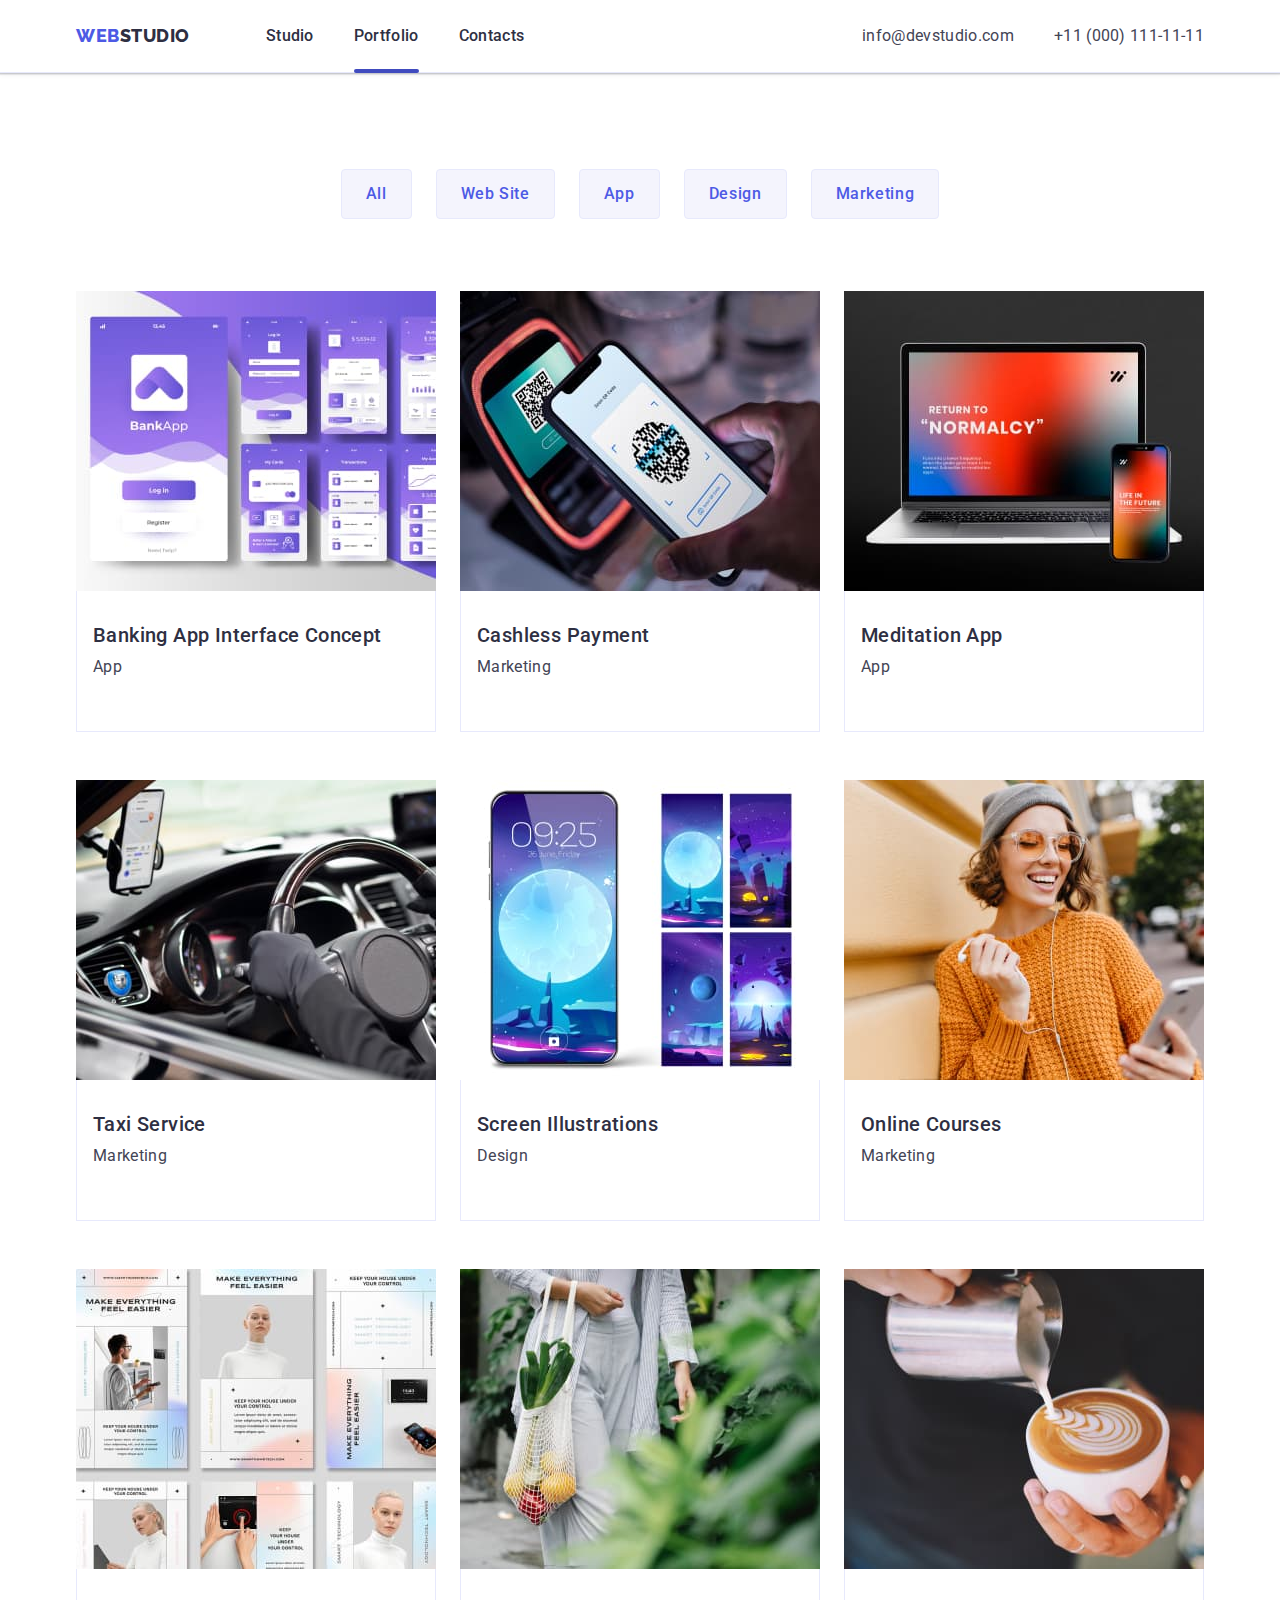
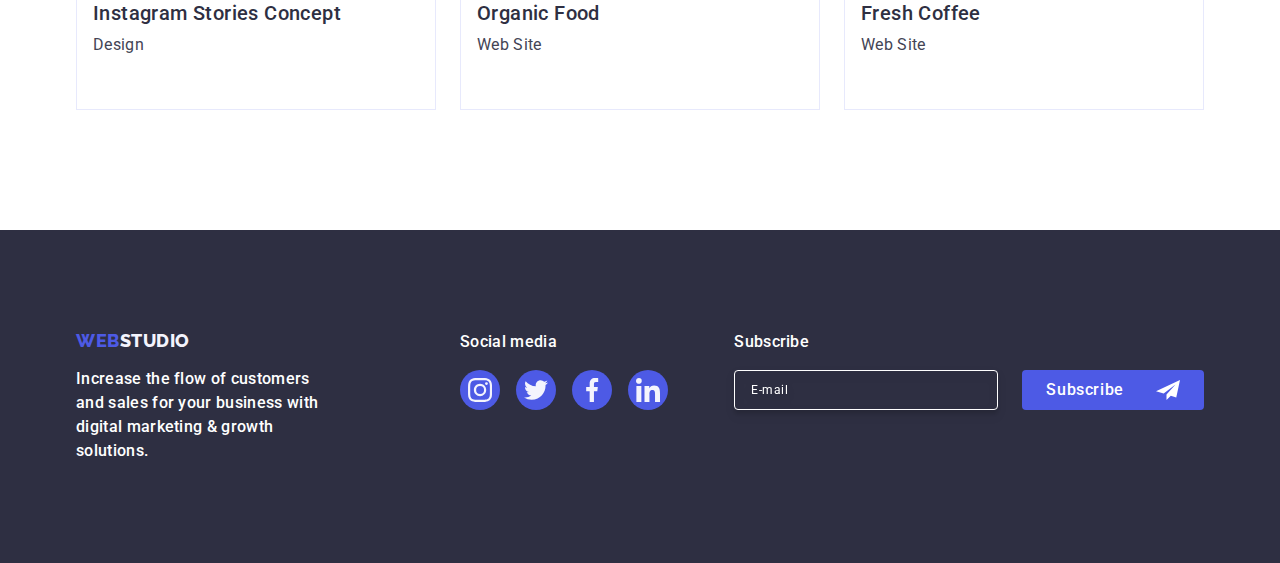
==== commit adc8a8f3: "update hw" ====
--- a/portfolio.html
+++ b/portfolio.html
@@ -337,6 +337,7 @@
               <input
                 class="footer-form-input"
                 type="email"
+                name="user-subscribtion"
                 placeholder="E-mail"
               />
             </label>
--- a/css/styles.css
+++ b/css/styles.css
@@ -10,6 +10,7 @@
   --primary-letter-spacing: 0.02em;
   --cornflower: #e7e9fc;
   --grey: rgba(46, 47, 66, 0.7);
+  --grey-40: rgba(46, 47, 66, 0.4);
   --white-color--: #f4f4fd;
   --color-link--: #4d5ae5;
   --secondary-link-color: #8e8f99;
@@ -590,7 +591,7 @@
   font-weight: 500;
   line-height: 1.5;
   letter-spacing: 0.02em;
-  color: var(--white-color--);
+  color: var(--page-background-color);
 }
 .footer-social-list {
   display: flex;
@@ -615,6 +616,7 @@
 }
 .footer-form-input {
   width: 100%;
+  height: 40px;
   border-radius: 4px;
   outline: transparent;
   border: 1px solid var(--page-background-color);
@@ -623,8 +625,9 @@
   background-color: transparent;
   color: var(--page-background-color);
   font-size: 12px;
-  line-height: 2;
+  line-height: 1.5;
   letter-spacing: 0.04em;
+  filter: drop-shadow(0px 4px 4px rgba(0, 0, 0, 0.15));
 }
 .footer-form-input::placeholder {
   color: currentColor;
@@ -632,22 +635,27 @@
 .footer-form-button {
   display: inline-flex;
   align-items: center;
+  justify-content: center;
+  min-width: 165px;
+  cursor: pointer;
   gap: 16px;
   padding: 8px 24px;
   background-color: var(--color-link--);
   border: none;
   border-radius: 4px;
-
   font-weight: 500;
   line-height: 1.5;
   letter-spacing: 0.04em;
   color: var(--page-background-color);
-
   transition: background-color 250ms cubic-bezier(0.4, 0, 0.2, 1);
 }
 .footer-form-button:hover,
 .footer-form-button:focus {
   background-color: var(--accent-color);
+}
+
+.footer-form-icon {
+  margin-left: 16px;
 }
 
 /* ===================MODAL WINDOW=================== */
@@ -673,6 +681,7 @@
   pointer-events: none;
 }
 .modal {
+  padding: 72px 24px 24px 24px;
   width: 408px;
   min-height: 584px;
   border-radius: 4px;
@@ -717,55 +726,132 @@
   color: var(--secondary-text-color);
   font-weight: 500;
   line-height: var(--primary-line-height);
-  letter-spacing: 0.32px;
+  letter-spacing: 0.02em;
+  text-align: center;
+  margin-bottom: 16px;
 }
 .modal-form {
   display: block;
 }
+
+.modal-form-div {
+  margin-bottom: 8px;
+}
+
 .modal-form-label {
   color: var(--secondary-link-color);
   font-size: 12px;
   line-height: 1.17;
-  letter-spacing: 0.48px;
+  letter-spacing: 0.04em;
+  display: block;
+  margin-bottom: 4px;
 }
 .modal-form-field {
+  position: relative;
 }
 .modal-form-input {
   border-radius: 4px;
-  border: 1px solid var(--secondary-text-color);
+  border: 1px solid var(--grey-40);
+  width: 100%;
+  height: 40px;
+  background-color: transparent;
+  padding-left: 38px;
+  outline: transparent;
+  transition: border-color 250ms cubic-bezier(0.4, 0, 0.2, 1);
 }
 .modal-form-input:hover,
 .modal-form-input:focus {
-  border-radius: 4px;
-  border: 1px solid var(--color-link--);
+  border-color: var(--color-link--);
 }
 .modal-form-icon {
   color: var(--secondary-text-color);
-}
-.modal-form-icon:hover,
-.modal-form-icon:focus {
-  color: var(--color-link--);
+  position: absolute;
+  left: 16px;
+  top: 50%;
+  transform: translateY(-50%);
+  transition: fill 250ms cubic-bezier(0.4, 0, 0.2, 1);
+}
+
+.modal-form-input:focus + .modal-form-icon {
+  fill: var(--color-link--);
+}
+
+.modal-form-textarea {
+  margin-bottom: 16px;
 }
 
 .modal-form-comment {
   resize: none;
   display: block;
-  max-width: 360px;
+  width: 100%;
   height: 120px;
-}
-.modal-form-agreement {
-  border-radius: 4px;
+  font-size: 12px;
+  line-height: 1.17;
+  letter-spacing: 0.04em;
+  color: var(--secondary-text-color);
   border: 1px solid var(--secondary-text-color);
-}
+  border-radius: 4px;
+  background-color: transparent;
+  padding: 8px 16px;
+  outline: transparent;
+  transition: border-color 250ms cubic-bezier(0.4, 0, 0.2, 1);
+}
+
+.modal-form-comment:hover,
+.modal-form-comment:focus {
+  border-color: var(--color-link--);
+}
+
+/* .modal-form-agreement {
+  border-radius: 4px;
+  border: 1px solid var(--secondary-text-color);
+} */
+.div-agrrement-checkbox {
+  margin-bottom: 24px;
+}
+
 .agreement-checkbox {
 }
 .modal-form-checkbox {
-}
+  width: 16px;
+  height: 16px;
+  border: 1px solid var(--secondary-text-color);
+  border-radius: 2px;
+  transition: background-color 250ms cubic-bezier(0.4, 0, 0.2, 1),
+    border 250ms cubic-bezier(0.4, 0, 0.2, 1),
+    fill 250ms cubic-bezier(0.4, 0, 0.2, 1);
+  display: inline-flex;
+  align-items: center;
+  justify-content: center;
+  fill: transparent;
+}
+.agreement-checkbox:checked + .modal-form-label .modal-form-checkbox {
+  background-color: var(--accent-color);
+  border-radius: 2px;
+  border: 1px solid var(--accent-color);
+  fill: #f4f4fd;
+  border: none;
+}
+
 .modal-form-checkbox-icon {
 }
 .modal-form-agreement-desc {
 }
 .modal-form-agreement-link {
+  color: var(--color-link--);
 }
 .modal-form-btn {
-}
+  display: block;
+  min-width: 169px;
+  height: 56px;
+  font-size: 16px;
+  font-weight: 500;
+  line-height: 1.5;
+  letter-spacing: 0.04em;
+  color: var(--page-background-color);
+  cursor: pointer;
+  background-color: var(--color-link--);
+  border: none;
+  border-radius: 4px;
+  transition: background-color 250ms cubic-bezier(0.4, 0, 0.2, 1);
+}
